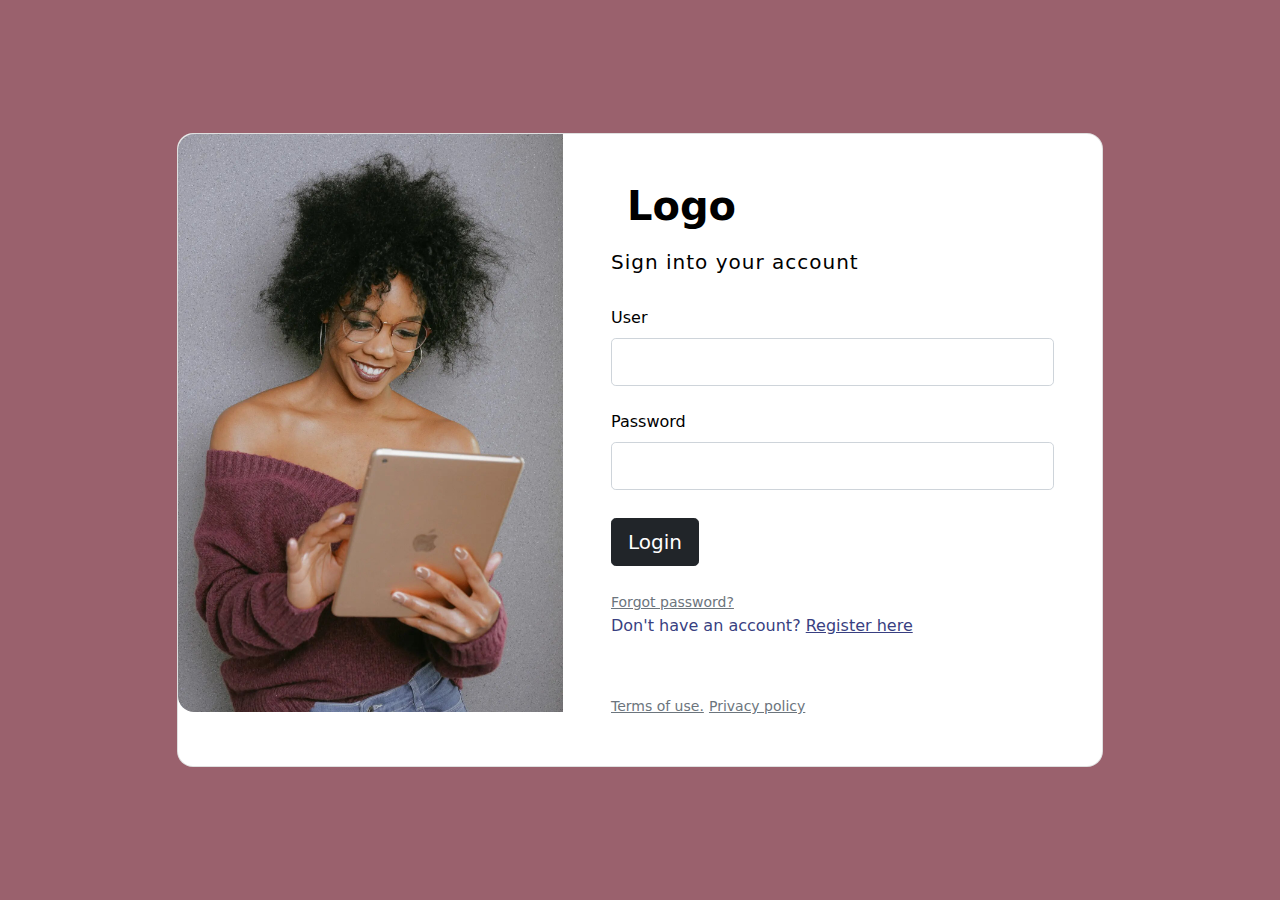
==== index.html @ 028ae429 "Se agrega el proyecto" ====
<!DOCTYPE html>
<html lang="en">
<head>
    <meta charset="UTF-8">
    <meta http-equiv="X-UA-Compatible" content="IE=edge">
    <meta name="viewport" content="width=device-width, initial-scale=1.0">
    <link href="./scripts/bootstrap51/css/bootstrap.min.css" rel="stylesheet">
    <script src="./scripts/bootstrap51/js/bootstrap.js"></script>
    <script src="style.css"></script>
    <title>Document</title>
</head>
<body>
    <section class="vh-100" style="background-color: #9A616D;">
        <div class="container py-5 h-100">
          <div class="row d-flex justify-content-center align-items-center h-100">
            <div class="col col-xl-10">
              <div class="card" style="border-radius: 1rem;">
                <div class="row g-0">
                  <div class="col-md-6 col-lg-5 d-none d-md-block">
                    <img src="img1.jpg"
                      alt="login form" class="img-fluid" style="border-radius: 1rem 0 0 1rem;" />
                  </div>
                  <div class="col-md-6 col-lg-7 d-flex align-items-center">
                    <div class="card-body p-4 p-lg-5 text-black">
      
                      <form class="c_form" id="formulario" action="login.php" method="POST">
      
                        <div class="d-flex align-items-center mb-3 pb-1">
                          <i class="fas fa-cubes fa-2x me-3" style="color: #ff6219;"></i>
                          <span class="h1 fw-bold mb-0">Logo</span>
                        </div>
      
                        <h5 class="fw-normal mb-3 pb-3" style="letter-spacing: 1px;">Sign into your account</h5>
      
                        <div class="form-outline mb-4">
                          <label class="form-label" for="form2Example17">User</label>
                          <input  name="user" id="user"  class="form-control form-control-lg" />
                          
                        </div>
      
                        <div class="form-outline mb-4">
                            <label class="form-label" for="form2Example27">Password</label>
                          <input type="password" name="pass" id="pass" class="form-control form-control-lg" />
                          
                        </div>
      
                        <div class="pt-1 mb-4">
                          <button class="btn btn-dark btn-lg btn-block" type="submit">Login</button>
                        </div>
      
                        <a class="small text-muted" href="#!">Forgot password?</a>
                        <p class="mb-5 pb-lg-2" style="color: #393f81;">Don't have an account? <a href="#!"
                            style="color: #393f81;">Register here</a></p>
                        <a href="#!" class="small text-muted">Terms of use.</a>
                        <a href="#!" class="small text-muted">Privacy policy</a>
                      </form>
      
                    </div>
                  </div>
                </div>
              </div>
            </div>
          </div>
        </div>
      </section>
</body>
</html>
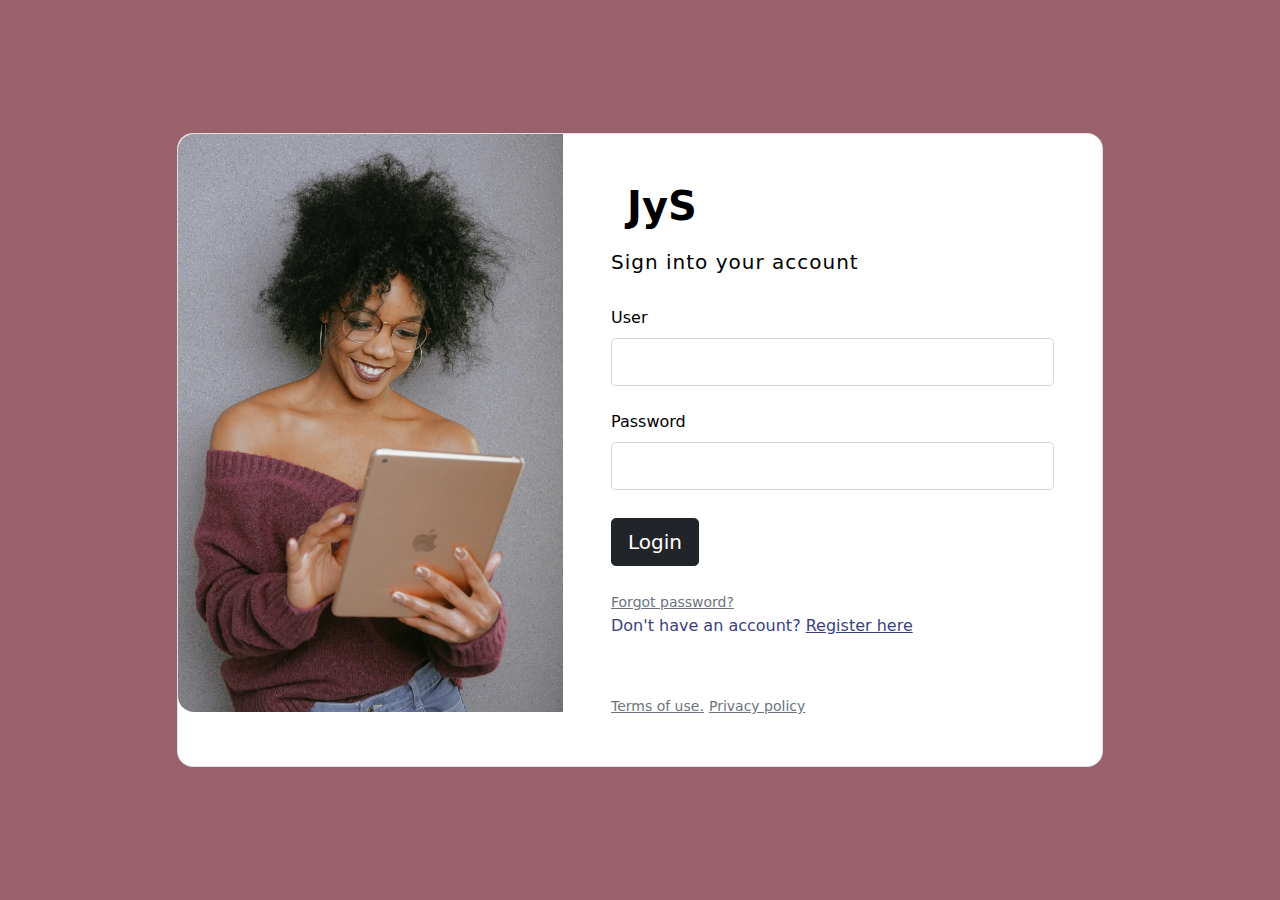
==== commit a5643e2b: "Se agrega iniciales de integrantes en el index" ====
--- a/index.html
+++ b/index.html
@@ -27,7 +27,7 @@
       
                         <div class="d-flex align-items-center mb-3 pb-1">
                           <i class="fas fa-cubes fa-2x me-3" style="color: #ff6219;"></i>
-                          <span class="h1 fw-bold mb-0">Logo</span>
+                          <span class="h1 fw-bold mb-0">JyS</span>
                         </div>
       
                         <h5 class="fw-normal mb-3 pb-3" style="letter-spacing: 1px;">Sign into your account</h5>
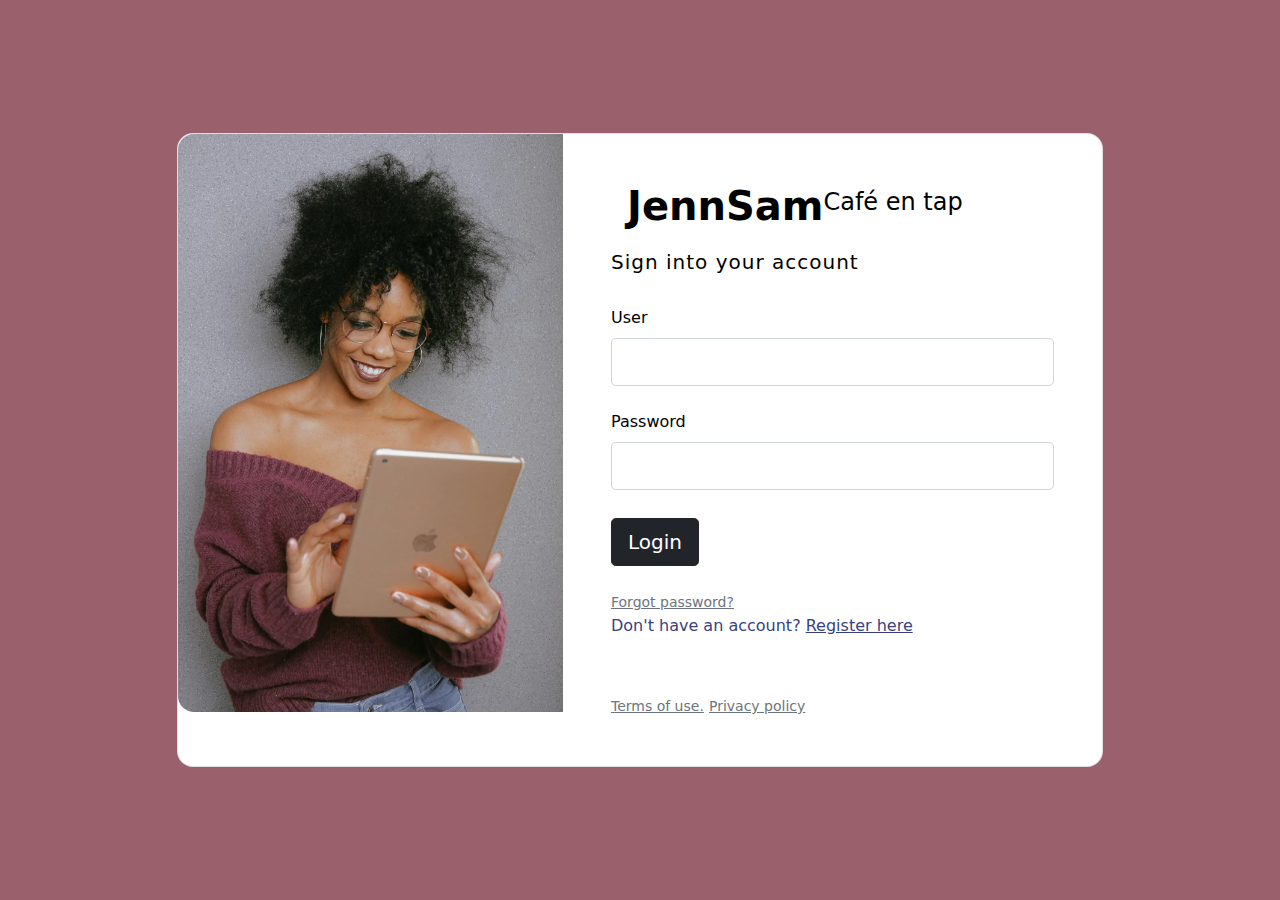
==== commit 9ea54c21: "nuevos de archivos" ====
--- a/index.html
+++ b/index.html
@@ -17,7 +17,7 @@
               <div class="card" style="border-radius: 1rem;">
                 <div class="row g-0">
                   <div class="col-md-6 col-lg-5 d-none d-md-block">
-                    <img src="img1.jpg"
+                    <img src="./img/img1.jpg"
                       alt="login form" class="img-fluid" style="border-radius: 1rem 0 0 1rem;" />
                   </div>
                   <div class="col-md-6 col-lg-7 d-flex align-items-center">
@@ -27,9 +27,9 @@
       
                         <div class="d-flex align-items-center mb-3 pb-1">
                           <i class="fas fa-cubes fa-2x me-3" style="color: #ff6219;"></i>
-                          <span class="h1 fw-bold mb-0">JyS</span>
+                          <span class="h1 fw-bold mb-0">JennSam</span><h4>Café en tap</h4>
                         </div>
-      
+                        
                         <h5 class="fw-normal mb-3 pb-3" style="letter-spacing: 1px;">Sign into your account</h5>
       
                         <div class="form-outline mb-4">
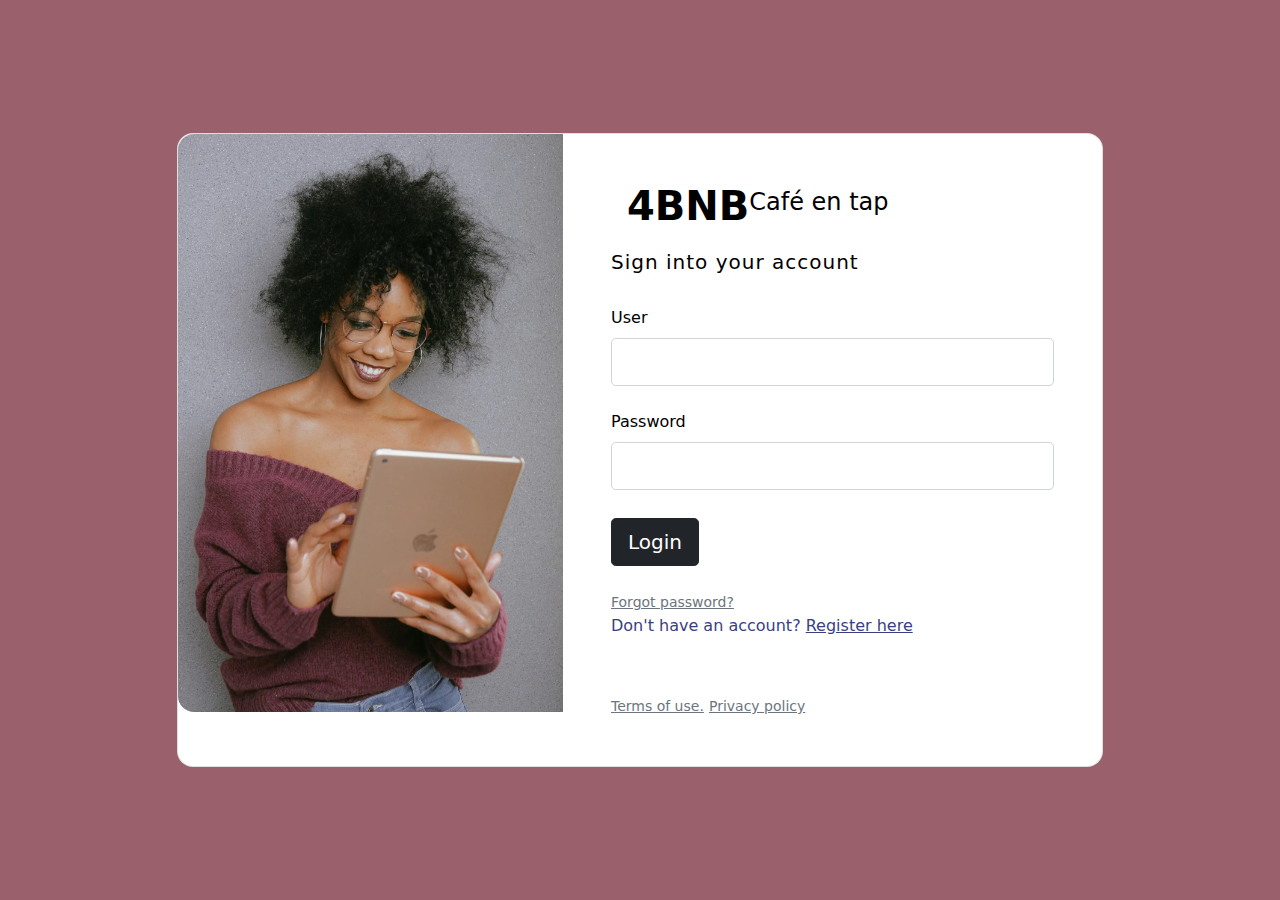
==== commit d1c56090: "se agrega el proyecto" ====
--- a/index.html
+++ b/index.html
@@ -6,7 +6,7 @@
     <meta name="viewport" content="width=device-width, initial-scale=1.0">
     <link href="./scripts/bootstrap51/css/bootstrap.min.css" rel="stylesheet">
     <script src="./scripts/bootstrap51/js/bootstrap.js"></script>
-    <script src="style.css"></script>
+    <!-- <script src="style.css"></script> -->
     <title>Document</title>
 </head>
 <body>
@@ -27,7 +27,7 @@
       
                         <div class="d-flex align-items-center mb-3 pb-1">
                           <i class="fas fa-cubes fa-2x me-3" style="color: #ff6219;"></i>
-                          <span class="h1 fw-bold mb-0">JennSam</span><h4>Café en tap</h4>
+                          <span class="h1 fw-bold mb-0">4BNB</span><h4>Café en tap</h4>
                         </div>
                         
                         <h5 class="fw-normal mb-3 pb-3" style="letter-spacing: 1px;">Sign into your account</h5>
@@ -63,5 +63,29 @@
           </div>
         </div>
       </section>
+      <style>
+        .gradient-custom-2 {
+    /* fallback for old browsers */
+    background: #fccb90;
+    
+    /* Chrome 10-25, Safari 5.1-6 */
+    background: -webkit-linear-gradient(to right, #ee7724, #d8363a, #dd3675, #b44593);
+    
+    /* W3C, IE 10+/ Edge, Firefox 16+, Chrome 26+, Opera 12+, Safari 7+ */
+    background: linear-gradient(to right, #ee7724, #d8363a, #dd3675, #b44593);
+    }
+    
+    @media (min-width: 768px) {
+    .gradient-form {
+    height: 100vh !important;
+    }
+    }
+    @media (min-width: 769px) {
+    .gradient-custom-2 {
+    border-top-right-radius: .3rem;
+    border-bottom-right-radius: .3rem;
+    }
+    }
+      </style>
 </body>
 </html>